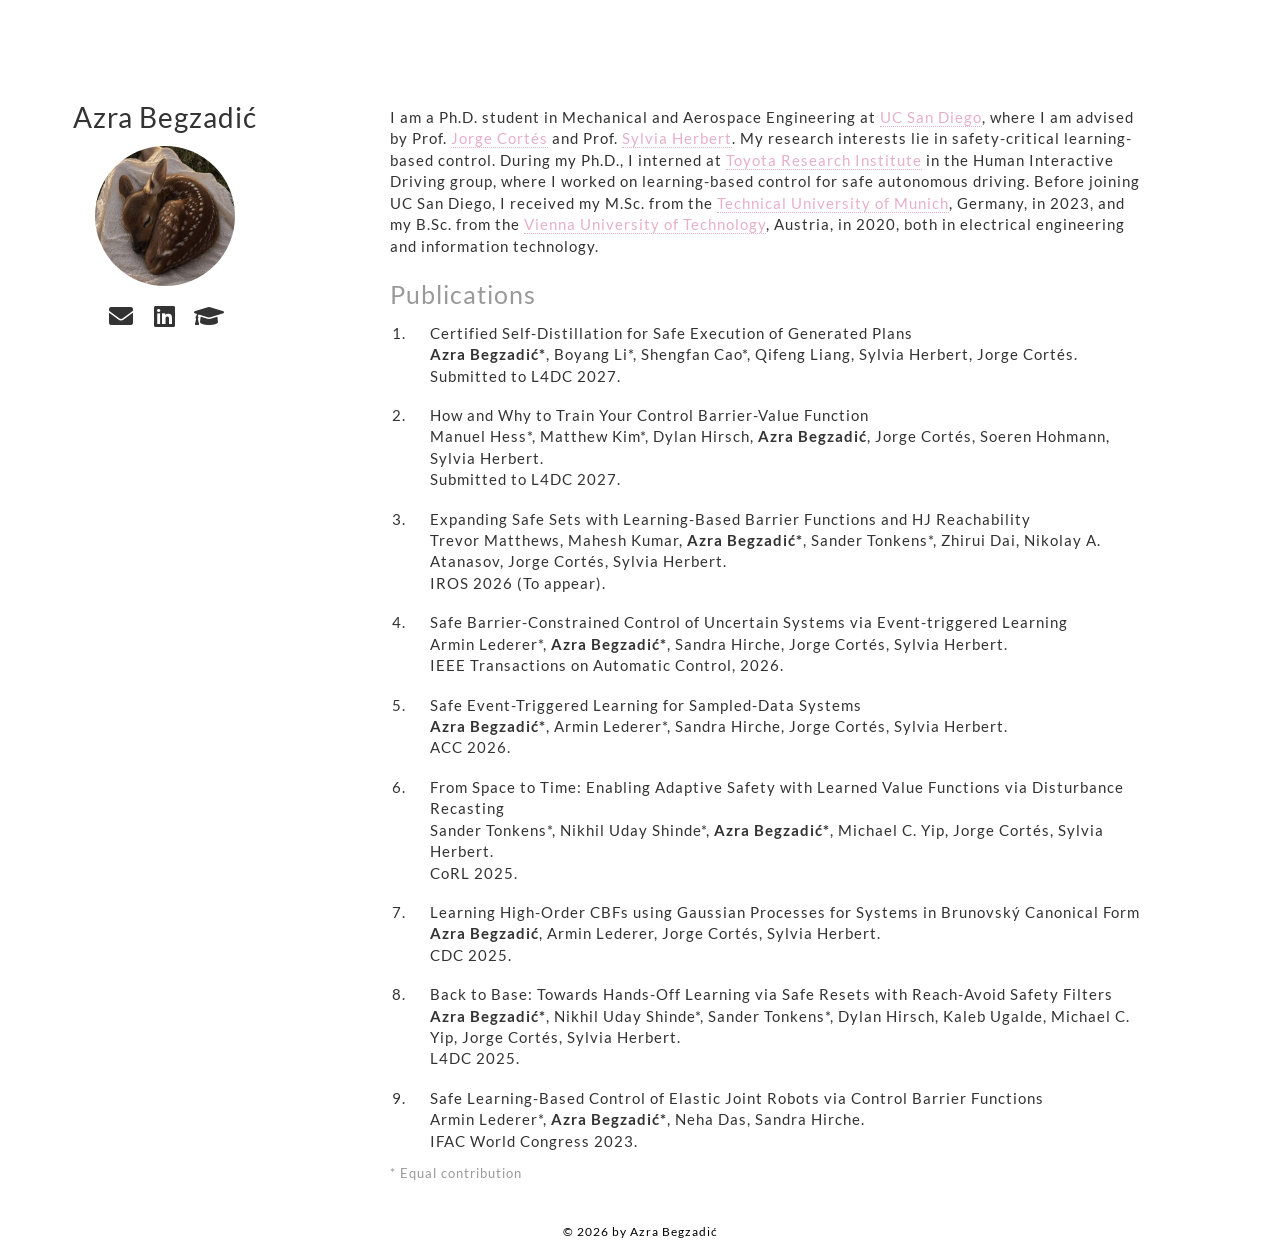
==== index.html @ 0b3263ed "Pink links, green on hover and click Co-Authored-By: Claude Opus 5.5 <noreply@anthropic.com> Claude-" ====
<!DOCTYPE html>
<html lang="en">

<head>
    <!-- Google Analytics (visitor stats) -->
    <script async src="https://www.googletagmanager.com/gtag/js?id=G-THCE89XLYM"></script>
    <script>
        window.dataLayer = window.dataLayer || [];
        function gtag() { dataLayer.push(arguments); }
        gtag('js', new Date());
        gtag('config', 'G-THCE89XLYM');
    </script>

    <meta charset="utf-8">
    <meta http-equiv="X-UA-Compatible" content="IE=edge">
    <meta name="viewport" content="width=device-width, shrink-to-fit=no, initial-scale=1">
    <meta name="description" content="Azra Begzadić, Ph.D. student in Mechanical and Aerospace Engineering at UC San Diego.">
    <meta name="author" content="Azra Begzadić">

    <title>Azra Begzadić</title>

    <!-- Browser tab icon (🌸) -->
    <link rel="icon" href="favicon.ico" sizes="16x16 32x32 48x48">
    <link rel="apple-touch-icon" href="assets/apple-touch-icon.png">

    <!-- Bootstrap 3 -->
    <link href="css/bootstrap.min.css" rel="stylesheet">

    <!-- Site styles -->
    <link href="css/style.css?v=5" rel="stylesheet">

    <!-- Fonts and icons (self-hosted) -->
    <link href="css/fonts.css" rel="stylesheet">
    <link href="css/fontawesome.min.css" rel="stylesheet">
    <link href="css/solid.min.css" rel="stylesheet">
    <link href="css/brands.min.css" rel="stylesheet">
</head>

<body>
    <div id="hugewrapper">
        <div id="wrapper">
            <!-- Sidebar -->
            <div id="sidebar-wrapper">
                <ul class="sidebar-nav">
                    <li class="sidebar-brand">
                        Azra Begzadić
                    </li>
                    <li class="below-brand">
                        <img src="assets/profile.jpg" alt="Azra's profile picture" style="border-radius:50%;width:70%">
                    </li>
                    <li class="icon">
                        <a class="icon" href="mailto:abegzadic@ucsd.edu" aria-label="Email"><i class="fa fa-envelope fa-fw"></i></a>
                        <a class="icon" href="https://www.linkedin.com/in/azrabegzadic/" aria-label="LinkedIn"><i
                                class="fab fa-linkedin fa-fw"></i></a>
                        <a class="icon" href="https://scholar.google.com/citations?user=kUZCmIUAAAAJ&amp;hl=en" aria-label="Google Scholar"><i
                                class="fa fa-graduation-cap fa-fw"></i></a>
                    </li>
                </ul>
            </div>
            <!-- /#sidebar-wrapper -->

            <!-- Page Content -->
            <div id="page-content-wrapper">
                <div class="visible-xs visible-sm">
                    <a href="#menu-toggle" class="btn btn-default" id="menu-toggle" aria-label="Menu"><span
                            class="glyphicon glyphicon-menu-hamburger"></span></a>
                </div>
                <section id="bio">
                    <div class="container-fluid">
                        <div class="row">
                            <div class="col-lg-11">
                                I am a Ph.D. student in Mechanical and Aerospace Engineering
                                at <a href="https://ucsd.edu/">UC San Diego</a>, where I am advised by Prof.
                                <a href="http://terrano.ucsd.edu/jorge/">Jorge Cortés</a>
                                and Prof. <a href="https://sylviaherbert.com/">Sylvia Herbert</a>.
                                My research interests lie in safety-critical learning-based control.

                                During my Ph.D., I interned at <a href="https://www.tri.global/">Toyota Research Institute</a>
                                in the Human Interactive Driving group,
                                where I worked on learning-based control for safe autonomous driving.

                                Before joining UC San Diego, I received my M.Sc. from the
                                <a href="https://www.tum.de/en/">Technical University of Munich</a>, Germany, in 2023,
                                and my B.Sc. from the <a href="https://www.tuwien.at/en/">Vienna University of Technology</a>,
                                Austria, in 2020, both in electrical engineering and information technology.
                            </div>
                        </div>
                    </div>
                </section>

                <section id="publication">
                    <div class="container-fluid">
                        <div class="row">
                            <div class="col-lg-11">
                                <div class="title">Publications</div>
                                <ol class="publication">
                                    <!-- To add a paper, copy this block inside the list:
                                    <li class="pub">
                                        Paper title <br>
                                        <span class="bold">Azra Begzadić</span>, Coauthor One, Coauthor Two. <br>
                                        Venue Year.
                                    </li>
                                    -->
                                    <li class="pub">
                                        Certified Self-Distillation for Safe Execution of Generated Plans <br>
                                        <span class="bold">Azra Begzadić*</span>, Boyang Li*, Shengfan Cao*, Qifeng Liang, Sylvia Herbert, Jorge Cortés. <br>
                                        Submitted to L4DC 2027.
                                    </li>
                                    <li class="pub">
                                        How and Why to Train Your Control Barrier-Value Function <br>
                                        Manuel Hess*, Matthew Kim*, Dylan Hirsch, <span class="bold">Azra Begzadić</span>, Jorge Cortés, Soeren Hohmann,
                                        Sylvia Herbert. <br>
                                        Submitted to L4DC 2027.
                                    </li>
                                    <li class="pub">
                                        Expanding Safe Sets with Learning-Based Barrier Functions and HJ Reachability <br>
                                        Trevor Matthews, Mahesh Kumar, <span class="bold">Azra Begzadić*</span>, Sander Tonkens*, Zhirui Dai,
                                        Nikolay A. Atanasov, Jorge Cortés, Sylvia Herbert. <br>
                                        IROS 2026 (To appear).
                                    </li>
                                    <li class="pub">
                                        Safe Barrier-Constrained Control of Uncertain Systems via Event-triggered Learning <br>
                                        Armin Lederer*, <span class="bold">Azra Begzadić*</span>, Sandra Hirche, Jorge Cortés, Sylvia Herbert. <br>
                                        IEEE Transactions on Automatic Control, 2026.
                                    </li>
                                    <li class="pub">
                                        Safe Event-Triggered Learning for Sampled-Data Systems <br>
                                        <span class="bold">Azra Begzadić*</span>, Armin Lederer*, Sandra Hirche, Jorge Cortés, Sylvia Herbert. <br>
                                        ACC 2026.
                                    </li>
                                    <li class="pub">
                                        From Space to Time: Enabling Adaptive Safety with Learned Value Functions via Disturbance Recasting <br>
                                        Sander Tonkens*, Nikhil Uday Shinde*, <span class="bold">Azra Begzadić*</span>, Michael C. Yip, Jorge Cortés,
                                        Sylvia Herbert. <br>
                                        CoRL 2025.
                                    </li>
                                    <li class="pub">
                                        Learning High-Order CBFs using Gaussian Processes for Systems in Brunovský Canonical Form <br>
                                        <span class="bold">Azra Begzadić</span>, Armin Lederer, Jorge Cortés, Sylvia Herbert. <br>
                                        CDC 2025.
                                    </li>
                                    <li class="pub">
                                        Back to Base: Towards Hands-Off Learning via Safe Resets with Reach-Avoid Safety Filters <br>
                                        <span class="bold">Azra Begzadić*</span>, Nikhil Uday Shinde*, Sander Tonkens*, Dylan Hirsch, Kaleb Ugalde,
                                        Michael C. Yip, Jorge Cortés, Sylvia Herbert. <br>
                                        L4DC 2025.
                                    </li>
                                    <li class="pub">
                                        Safe Learning-Based Control of Elastic Joint Robots via Control Barrier Functions <br>
                                        Armin Lederer*, <span class="bold">Azra Begzadić*</span>, Neha Das, Sandra Hirche. <br>
                                        IFAC World Congress 2023.
                                    </li>
                                </ol>
                                <div class="pub_note">* Equal contribution</div>
                            </div>
                        </div>
                    </div>
                </section>
            </div>
            <!-- /#page-content-wrapper -->
        </div>
        <!-- /#wrapper -->

        <footer class="site-footer">© 2026 by Azra Begzadić</footer>
    </div>

    <!-- Menu toggle (small screens) -->
    <script>
        document.getElementById("menu-toggle").addEventListener("click", function (e) {
            e.preventDefault();
            document.getElementById("wrapper").classList.toggle("toggled");
        });
    </script>
</body>

</html>
---- css/style.css ----
/*!
 * Layout based on Start Bootstrap - Simple Sidebar (http://startbootstrap.com/)
 * Copyright 2013-2016 Start Bootstrap
 * Licensed under MIT (https://github.com/BlackrockDigital/startbootstrap/blob/gh-pages/LICENSE)
 */

:root {
    --theme-color: green;
    --link-color: #e6afca;       /* light pink */
    --link-hover-color: #7fbfa3; /* cool sage green, on hover and click */
}

body {
    overflow-x: hidden;
    font-family: 'Lato', sans-serif;
    font-size: 15px;
    font-weight: 300;
    letter-spacing: 1px;
}

/* Footer stays at the bottom of the window, or below the content on long pages */
html,
body {
    height: 100%;
}

#hugewrapper {
    display: flex;
    flex-direction: column;
    min-height: 100%;
}

.site-footer {
    flex-shrink: 0;
    text-align: center;
    font-size: 12px;
    color: black;
    padding: 20px 0;
}

/* Toggle styles */

#wrapper {
    width: 100%;
    flex: 1 0 auto;
    padding-left: 0;
    -webkit-transition: all 0.5s ease;
    -moz-transition: all 0.5s ease;
    -o-transition: all 0.5s ease;
    transition: all 0.5s ease;
    margin-left: auto;
    margin-right: auto;
    max-width: 1230px;
}

#wrapper.toggled {
    padding-left: 250px;
}

#sidebar-wrapper {
    z-index: 1000;
    left: 250px;
    width: 0;
    height: 100%;
    margin-left: -250px;
    overflow-y: auto;
    -webkit-transition: all 0.5s ease;
    -moz-transition: all 0.5s ease;
    -o-transition: all 0.5s ease;
    transition: all 0.5s ease;
}

#wrapper.toggled #sidebar-wrapper {
    width: 250px;
}

#page-content-wrapper {
    width: 100%;
    position: relative;
    padding: 15px;
}

#wrapper.toggled #page-content-wrapper {
    position: absolute;
    margin-right: -250px;
}

/* Sidebar */

.sidebar-nav {
    position: fixed;
    top: 0;
    width: 250px;
    margin: 0;
    padding: 0;
    list-style: none;
}

.sidebar-nav li {
    text-indent: 20px;
    margin-left: 50px;
    font-size: 25px;
    line-height: 28px;
    margin-bottom: 2px;
    font-family: 'Lato', sans-serif;
}

/* Name sits right above the picture, centered on it (picture center is 140px from the sidebar's left edge) */
.sidebar-nav > .sidebar-brand {
    margin-left: 0;
    width: 280px;
    text-indent: 0;
    text-align: center;
    font-size: 28px;
    line-height: 34px;
    margin-top: 100px;
    margin-bottom: 12px;
    white-space: nowrap;
    font-family: 'Lato', sans-serif;
}

.sidebar-nav > .below-brand {
    font-size: 12px;
    color: var(--theme-color);
    margin-bottom: 15px;
}

/* Icons sit right under the picture, centered on it */
.sidebar-nav > .icon {
    margin-left: 20px;
    width: 240px;
    white-space: nowrap;
    text-indent: 0;
    text-align: center;
    margin-bottom: 8px;
}

.sidebar-nav > .icon a i {
    text-indent: 0;
    font-size: 24px;
    line-height: 30px;
    margin: 0 4px;
    color: #333333; /* same as the name */
}

.sidebar-nav > .icon a i:hover {
    color: orange;
}

/* Hide the sidebar while it is closed, so the end of a long name does not peek in at the left edge */
@media (max-width: 767px) {
    #wrapper:not(.toggled) .sidebar-nav {
        visibility: hidden;
        transition: visibility 0s 0.5s;
    }
}

@media (min-width: 768px) {
    #wrapper.toggled .sidebar-nav {
        visibility: hidden;
        transition: visibility 0s 0.5s;
    }

    #wrapper {
        padding-left: 250px;
    }

    #wrapper.toggled {
        padding-left: 0;
    }

    #sidebar-wrapper {
        width: 250px;
    }

    #wrapper.toggled #sidebar-wrapper {
        width: 0;
    }

    #page-content-wrapper {
        padding: 20px;
        position: relative;
        padding-left: 100px;
    }

    #wrapper.toggled #page-content-wrapper {
        position: relative;
        margin-right: 0;
    }
}

/* Content */

.title {
    color: #999999;
    font-size: 25px;
    margin-top: 20px;
    font-family: 'Lato', sans-serif;
    margin-bottom: 10px;
}

.subtitle {
    color: darkslategrey;
    font-size: 18px;
    margin-top: 10px;
    margin-bottom: 5px;
}

#bio {
    margin-top: 30px;
    height: 40%;
}

/* On wide screens, line the first line of the bio up with the name */
@media (min-width: 992px) {
    #bio {
        margin-top: 87px;
    }
}

#bio a {
    color: var(--link-color);
    text-decoration: none;
    border-bottom: 1px dotted;
}

/* On hover or click, links turn green (no box behind them) */
#bio a:hover,
#bio a:focus,
#bio a:active {
    color: var(--link-hover-color);
    background-color: transparent;
    text-decoration: none;
}

.fa {
    color: black;
    display: inline;
}

.bold {
    font-weight: bold;
}

/* Publications */

.publication > li {
    margin-left: -20px;
}

.publication li {
    padding-left: 20px;
    margin-bottom: 18px;
}

.publication a {
    color: var(--link-color);
    text-decoration: none;
    border-bottom: 1px dotted;
}

.publication a:hover,
.publication a:focus,
.publication a:active {
    color: var(--link-hover-color);
    background-color: transparent;
    text-decoration: none;
}

.pub_note {
    color: #999999;
    font-size: 13px;
    margin-top: -6px;
}
---- css/fonts.css ----
/* Lato (SIL Open Font License), self-hosted from @fontsource/lato. Weights 400 and 700. */

@font-face {
    font-family: 'Lato';
    font-style: normal;
    font-display: swap;
    font-weight: 400;
    src: url(../fonts/lato-latin-ext-400-normal.woff2) format('woff2'), url(../fonts/lato-latin-ext-400-normal.woff) format('woff');
    unicode-range: U+0100-02BA, U+02BD-02C5, U+02C7-02CC, U+02CE-02D7, U+02DD-02FF, U+0304, U+0308, U+0329, U+1D00-1DBF, U+1E00-1E9F, U+1EF2-1EFF, U+2020, U+20A0-20AB, U+20AD-20C0, U+2113, U+2C60-2C7F, U+A720-A7FF;
}

@font-face {
    font-family: 'Lato';
    font-style: normal;
    font-display: swap;
    font-weight: 400;
    src: url(../fonts/lato-latin-400-normal.woff2) format('woff2'), url(../fonts/lato-latin-400-normal.woff) format('woff');
    unicode-range: U+0000-00FF, U+0131, U+0152-0153, U+02BB-02BC, U+02C6, U+02DA, U+02DC, U+0304, U+0308, U+0329, U+2000-206F, U+20AC, U+2122, U+2191, U+2193, U+2212, U+2215, U+FEFF, U+FFFD;
}

@font-face {
    font-family: 'Lato';
    font-style: normal;
    font-display: swap;
    font-weight: 700;
    src: url(../fonts/lato-latin-ext-700-normal.woff2) format('woff2'), url(../fonts/lato-latin-ext-700-normal.woff) format('woff');
    unicode-range: U+0100-02BA, U+02BD-02C5, U+02C7-02CC, U+02CE-02D7, U+02DD-02FF, U+0304, U+0308, U+0329, U+1D00-1DBF, U+1E00-1E9F, U+1EF2-1EFF, U+2020, U+20A0-20AB, U+20AD-20C0, U+2113, U+2C60-2C7F, U+A720-A7FF;
}

@font-face {
    font-family: 'Lato';
    font-style: normal;
    font-display: swap;
    font-weight: 700;
    src: url(../fonts/lato-latin-700-normal.woff2) format('woff2'), url(../fonts/lato-latin-700-normal.woff) format('woff');
    unicode-range: U+0000-00FF, U+0131, U+0152-0153, U+02BB-02BC, U+02C6, U+02DA, U+02DC, U+0304, U+0308, U+0329, U+2000-206F, U+20AC, U+2122, U+2191, U+2193, U+2212, U+2215, U+FEFF, U+FFFD;
}
---- css/solid.min.css ----
/*!
 * Font Awesome Free 5.8.1 by @fontawesome - https://fontawesome.com
 * License - https://fontawesome.com/license/free (Icons: CC BY 4.0, Fonts: SIL OFL 1.1, Code: MIT License)
 */
@font-face{font-family:"Font Awesome 5 Free";font-style:normal;font-weight:900;font-display:auto;src:url(../webfonts/fa-solid-900.eot);src:url(../webfonts/fa-solid-900.eot?#iefix) format("embedded-opentype"),url(../webfonts/fa-solid-900.woff2) format("woff2"),url(../webfonts/fa-solid-900.woff) format("woff"),url(../webfonts/fa-solid-900.ttf) format("truetype"),url(../webfonts/fa-solid-900.svg#fontawesome) format("svg")}.fa,.fas{font-family:"Font Awesome 5 Free";font-weight:900}
---- css/brands.min.css ----
/*!
 * Font Awesome Free 5.8.1 by @fontawesome - https://fontawesome.com
 * License - https://fontawesome.com/license/free (Icons: CC BY 4.0, Fonts: SIL OFL 1.1, Code: MIT License)
 */
@font-face{font-family:"Font Awesome 5 Brands";font-style:normal;font-weight:normal;font-display:auto;src:url(../webfonts/fa-brands-400.eot);src:url(../webfonts/fa-brands-400.eot?#iefix) format("embedded-opentype"),url(../webfonts/fa-brands-400.woff2) format("woff2"),url(../webfonts/fa-brands-400.woff) format("woff"),url(../webfonts/fa-brands-400.ttf) format("truetype"),url(../webfonts/fa-brands-400.svg#fontawesome) format("svg")}.fab{font-family:"Font Awesome 5 Brands"}
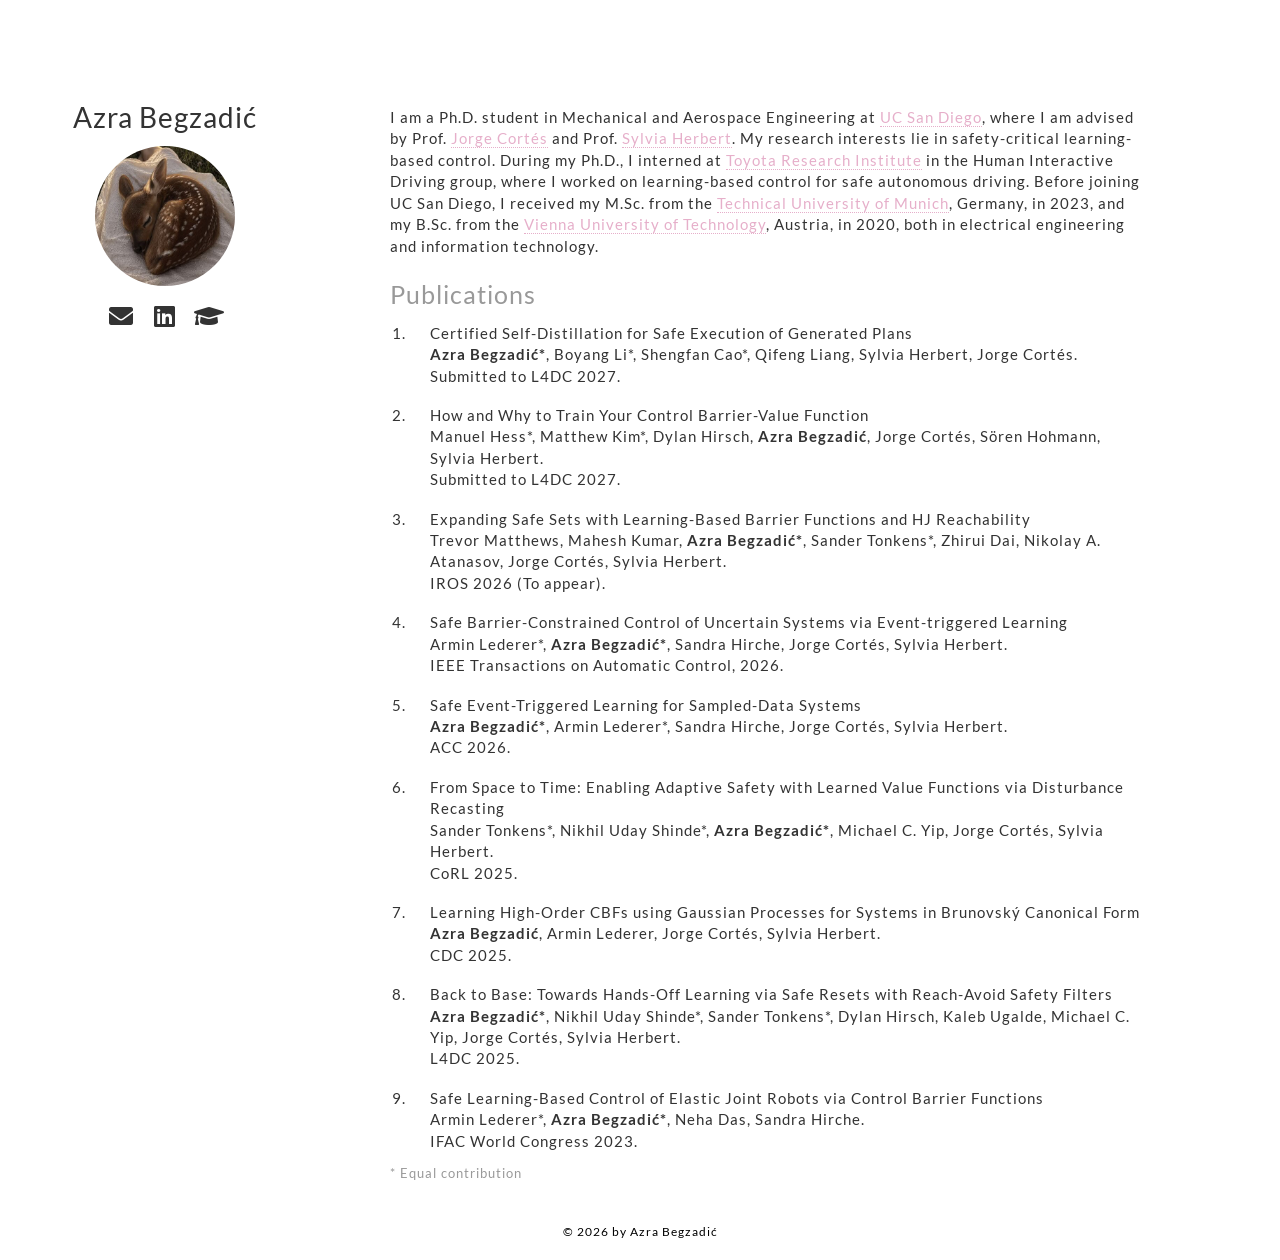
==== commit e25edce7: "Spell Sören Hohmann with umlaut Co-Authored-By: Claude Opus 5.5 <noreply@anthropic.com> Claude-Sessi" ====
--- a/index.html
+++ b/index.html
@@ -108,7 +108,7 @@
                                     </li>
                                     <li class="pub">
                                         How and Why to Train Your Control Barrier-Value Function <br>
-                                        Manuel Hess*, Matthew Kim*, Dylan Hirsch, <span class="bold">Azra Begzadić</span>, Jorge Cortés, Soeren Hohmann,
+                                        Manuel Hess*, Matthew Kim*, Dylan Hirsch, <span class="bold">Azra Begzadić</span>, Jorge Cortés, Sören Hohmann,
                                         Sylvia Herbert. <br>
                                         Submitted to L4DC 2027.
                                     </li>
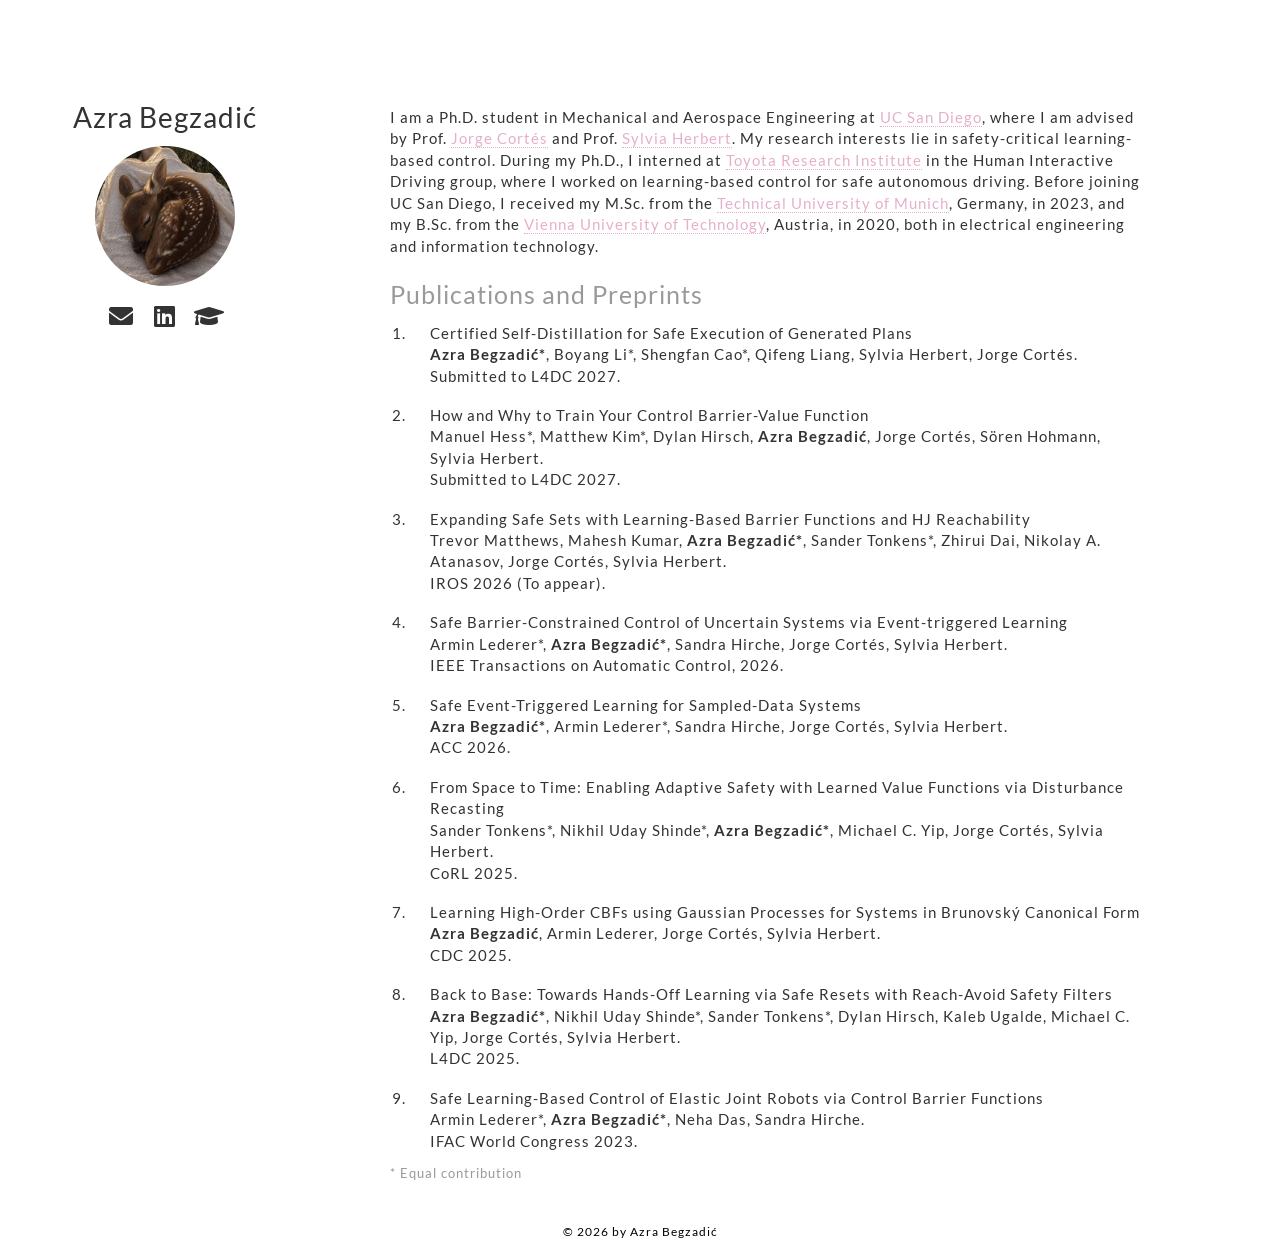
==== commit e0388536: "Rename section to Publications and Preprints Co-Authored-By: Claude Opus 5.5 <noreply@anthropic.com>" ====
--- a/index.html
+++ b/index.html
@@ -92,7 +92,7 @@
                     <div class="container-fluid">
                         <div class="row">
                             <div class="col-lg-11">
-                                <div class="title">Publications</div>
+                                <div class="title">Publications and Preprints</div>
                                 <ol class="publication">
                                     <!-- To add a paper, copy this block inside the list:
                                     <li class="pub">
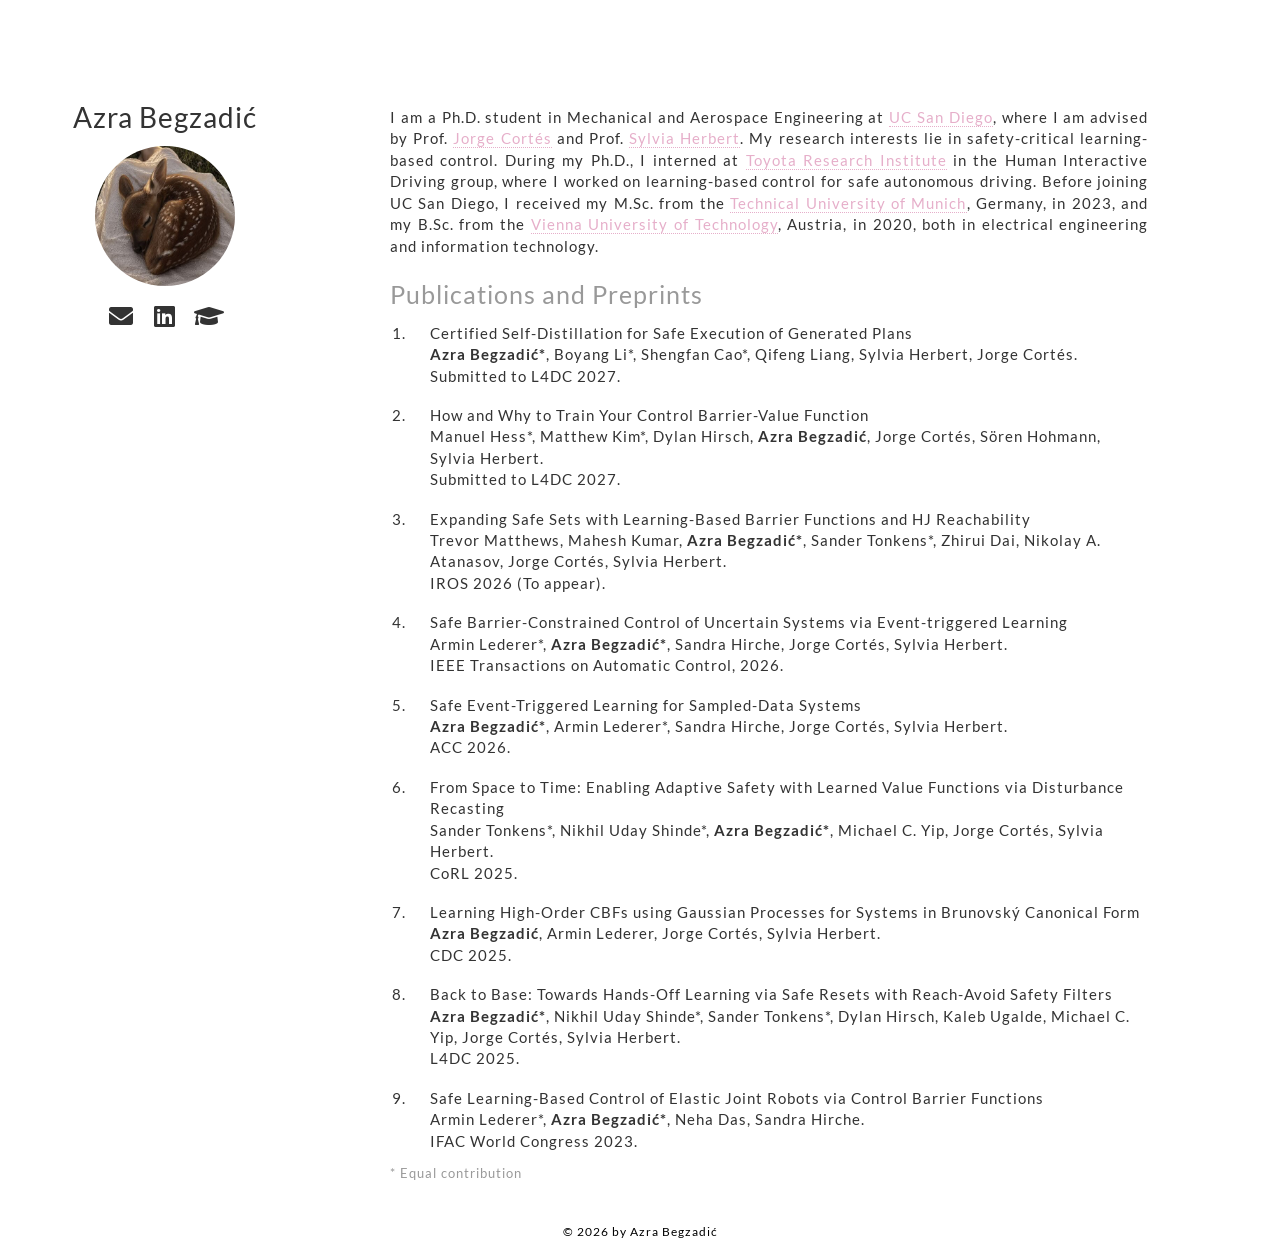
==== commit 46b4daee: "Justify bio text Co-Authored-By: Claude Opus 5.5 <noreply@anthropic.com> Claude-Session: https://cla" ====
--- a/index.html
+++ b/index.html
@@ -27,7 +27,7 @@
     <link href="css/bootstrap.min.css" rel="stylesheet">
 
     <!-- Site styles -->
-    <link href="css/style.css?v=5" rel="stylesheet">
+    <link href="css/style.css?v=7" rel="stylesheet">
 
     <!-- Fonts and icons (self-hosted) -->
     <link href="css/fonts.css" rel="stylesheet">
@@ -37,6 +37,17 @@
 </head>
 
 <body>
+    <!-- Top bar for phones; appears after scrolling past the photo -->
+    <nav class="sticky-nav" id="sticky-nav" aria-hidden="true">
+        <div class="sticky-nav-content">
+            <a class="sticky-nav-name" href="#" id="sticky-nav-name">Azra Begzadić</a>
+            <div class="sticky-nav-links">
+                <a href="mailto:abegzadic@ucsd.edu">Email</a>
+                <a href="https://scholar.google.com/citations?user=kUZCmIUAAAAJ&amp;hl=en">Scholar</a>
+            </div>
+        </div>
+    </nav>
+
     <div id="hugewrapper">
         <div id="wrapper">
             <!-- Sidebar -->
@@ -46,7 +57,7 @@
                         Azra Begzadić
                     </li>
                     <li class="below-brand">
-                        <img src="assets/profile.jpg" alt="Azra's profile picture" style="border-radius:50%;width:70%">
+                        <img class="profile-pic" src="assets/profile.jpg" alt="Azra's profile picture">
                     </li>
                     <li class="icon">
                         <a class="icon" href="mailto:abegzadic@ucsd.edu" aria-label="Email"><i class="fa fa-envelope fa-fw"></i></a>
@@ -61,10 +72,6 @@
 
             <!-- Page Content -->
             <div id="page-content-wrapper">
-                <div class="visible-xs visible-sm">
-                    <a href="#menu-toggle" class="btn btn-default" id="menu-toggle" aria-label="Menu"><span
-                            class="glyphicon glyphicon-menu-hamburger"></span></a>
-                </div>
                 <section id="bio">
                     <div class="container-fluid">
                         <div class="row">
@@ -164,12 +171,22 @@
         <footer class="site-footer">© 2026 by Azra Begzadić</footer>
     </div>
 
-    <!-- Menu toggle (small screens) -->
+    <!-- Show the top bar on phones once the photo and name are scrolled out of view -->
     <script>
-        document.getElementById("menu-toggle").addEventListener("click", function (e) {
-            e.preventDefault();
-            document.getElementById("wrapper").classList.toggle("toggled");
-        });
+        (function () {
+            var nav = document.getElementById("sticky-nav");
+            var header = document.querySelector(".sidebar-nav");
+            document.getElementById("sticky-nav-name").addEventListener("click", function (e) {
+                e.preventDefault();
+                window.scrollTo({ top: 0, behavior: "smooth" });
+            });
+            if (!("IntersectionObserver" in window)) return;
+            new IntersectionObserver(function (entries) {
+                var show = !entries[0].isIntersecting;
+                nav.classList.toggle("visible", show);
+                nav.setAttribute("aria-hidden", show ? "false" : "true");
+            }).observe(header);
+        })();
     </script>
 </body>
 
--- a/css/style.css
+++ b/css/style.css
@@ -38,40 +38,14 @@
     padding: 20px 0;
 }
 
-/* Toggle styles */
+/* Layout. Phones (narrow screens) first: photo, name and icons stacked at the top. */
 
 #wrapper {
     width: 100%;
     flex: 1 0 auto;
-    padding-left: 0;
-    -webkit-transition: all 0.5s ease;
-    -moz-transition: all 0.5s ease;
-    -o-transition: all 0.5s ease;
-    transition: all 0.5s ease;
     margin-left: auto;
     margin-right: auto;
     max-width: 1230px;
-}
-
-#wrapper.toggled {
-    padding-left: 250px;
-}
-
-#sidebar-wrapper {
-    z-index: 1000;
-    left: 250px;
-    width: 0;
-    height: 100%;
-    margin-left: -250px;
-    overflow-y: auto;
-    -webkit-transition: all 0.5s ease;
-    -moz-transition: all 0.5s ease;
-    -o-transition: all 0.5s ease;
-    transition: all 0.5s ease;
-}
-
-#wrapper.toggled #sidebar-wrapper {
-    width: 250px;
 }
 
 #page-content-wrapper {
@@ -80,63 +54,48 @@
     padding: 15px;
 }
 
-#wrapper.toggled #page-content-wrapper {
-    position: absolute;
-    margin-right: -250px;
-}
-
-/* Sidebar */
-
 .sidebar-nav {
-    position: fixed;
-    top: 0;
-    width: 250px;
     margin: 0;
-    padding: 0;
+    padding: 32px 0 0;
     list-style: none;
+    display: flex;
+    flex-direction: column;
+    align-items: center;
 }
 
 .sidebar-nav li {
-    text-indent: 20px;
-    margin-left: 50px;
     font-size: 25px;
     line-height: 28px;
     margin-bottom: 2px;
     font-family: 'Lato', sans-serif;
 }
 
-/* Name sits right above the picture, centered on it (picture center is 140px from the sidebar's left edge) */
 .sidebar-nav > .sidebar-brand {
-    margin-left: 0;
-    width: 280px;
-    text-indent: 0;
-    text-align: center;
     font-size: 28px;
     line-height: 34px;
-    margin-top: 100px;
     margin-bottom: 12px;
     white-space: nowrap;
     font-family: 'Lato', sans-serif;
 }
 
+/* On phones the photo comes first */
 .sidebar-nav > .below-brand {
-    font-size: 12px;
-    color: var(--theme-color);
+    order: -1;
     margin-bottom: 15px;
 }
 
-/* Icons sit right under the picture, centered on it */
+.profile-pic {
+    border-radius: 50%;
+    width: 150px;
+}
+
 .sidebar-nav > .icon {
-    margin-left: 20px;
-    width: 240px;
     white-space: nowrap;
-    text-indent: 0;
     text-align: center;
     margin-bottom: 8px;
 }
 
 .sidebar-nav > .icon a i {
-    text-indent: 0;
     font-size: 24px;
     line-height: 30px;
     margin: 0 4px;
@@ -147,46 +106,115 @@
     color: orange;
 }
 
-/* Hide the sidebar while it is closed, so the end of a long name does not peek in at the left edge */
-@media (max-width: 767px) {
-    #wrapper:not(.toggled) .sidebar-nav {
-        visibility: hidden;
-        transition: visibility 0s 0.5s;
-    }
-}
-
+/* Wide screens: fixed sidebar on the left, name above the photo */
 @media (min-width: 768px) {
-    #wrapper.toggled .sidebar-nav {
-        visibility: hidden;
-        transition: visibility 0s 0.5s;
-    }
-
     #wrapper {
         padding-left: 250px;
     }
 
-    #wrapper.toggled {
-        padding-left: 0;
-    }
-
     #sidebar-wrapper {
+        z-index: 1000;
         width: 250px;
-    }
-
-    #wrapper.toggled #sidebar-wrapper {
-        width: 0;
+        height: 100%;
+        margin-left: -250px;
+        overflow-y: auto;
+    }
+
+    .sidebar-nav {
+        position: fixed;
+        top: 0;
+        width: 250px;
+        padding: 0;
+        display: block;
+    }
+
+    .sidebar-nav li {
+        text-indent: 20px;
+        margin-left: 50px;
+    }
+
+    /* Name and icons are centered on the photo (photo center is 140px from the sidebar's left edge) */
+    .sidebar-nav > .sidebar-brand {
+        margin-left: 0;
+        width: 280px;
+        text-indent: 0;
+        text-align: center;
+        margin-top: 100px;
+    }
+
+    .profile-pic {
+        width: 70%;
+    }
+
+    .sidebar-nav > .icon {
+        margin-left: 20px;
+        width: 240px;
+        text-indent: 0;
     }
 
     #page-content-wrapper {
         padding: 20px;
-        position: relative;
         padding-left: 100px;
     }
-
-    #wrapper.toggled #page-content-wrapper {
-        position: relative;
-        margin-right: 0;
-    }
+}
+
+/* Top bar on phones: slides in once the photo and name scroll out of view */
+.sticky-nav {
+    display: none;
+}
+
+@media (max-width: 767px) {
+    .sticky-nav {
+        display: block;
+        position: fixed;
+        top: 0;
+        left: 0;
+        right: 0;
+        z-index: 1100;
+        background: rgba(255, 255, 255, 0.85);
+        -webkit-backdrop-filter: blur(12px);
+        backdrop-filter: blur(12px);
+        border-bottom: 1px solid #e0e0e0;
+        transform: translateY(-100%);
+        transition: transform 0.3s ease;
+    }
+
+    .sticky-nav.visible {
+        transform: translateY(0);
+    }
+}
+
+.sticky-nav-content {
+    display: flex;
+    align-items: center;
+    justify-content: space-between;
+    padding: 10px 16px;
+}
+
+.sticky-nav-name,
+.sticky-nav-name:hover,
+.sticky-nav-name:focus {
+    color: #333333;
+    font-size: 16px;
+    text-decoration: none;
+}
+
+.sticky-nav-links {
+    display: flex;
+    gap: 16px;
+    font-size: 14px;
+}
+
+.sticky-nav-links a {
+    color: var(--link-color);
+    text-decoration: none;
+}
+
+.sticky-nav-links a:hover,
+.sticky-nav-links a:focus,
+.sticky-nav-links a:active {
+    color: var(--link-hover-color);
+    text-decoration: none;
 }
 
 /* Content */
@@ -207,12 +235,21 @@
 }
 
 #bio {
-    margin-top: 30px;
+    margin-top: 20px;
     height: 40%;
+    text-align: justify;
+}
+
+/* On phones, let long words break with a hyphen so justified lines have smaller gaps */
+@media (max-width: 767px) {
+    #bio {
+        -webkit-hyphens: auto;
+        hyphens: auto;
+    }
 }
 
 /* On wide screens, line the first line of the bio up with the name */
-@media (min-width: 992px) {
+@media (min-width: 768px) {
     #bio {
         margin-top: 87px;
     }
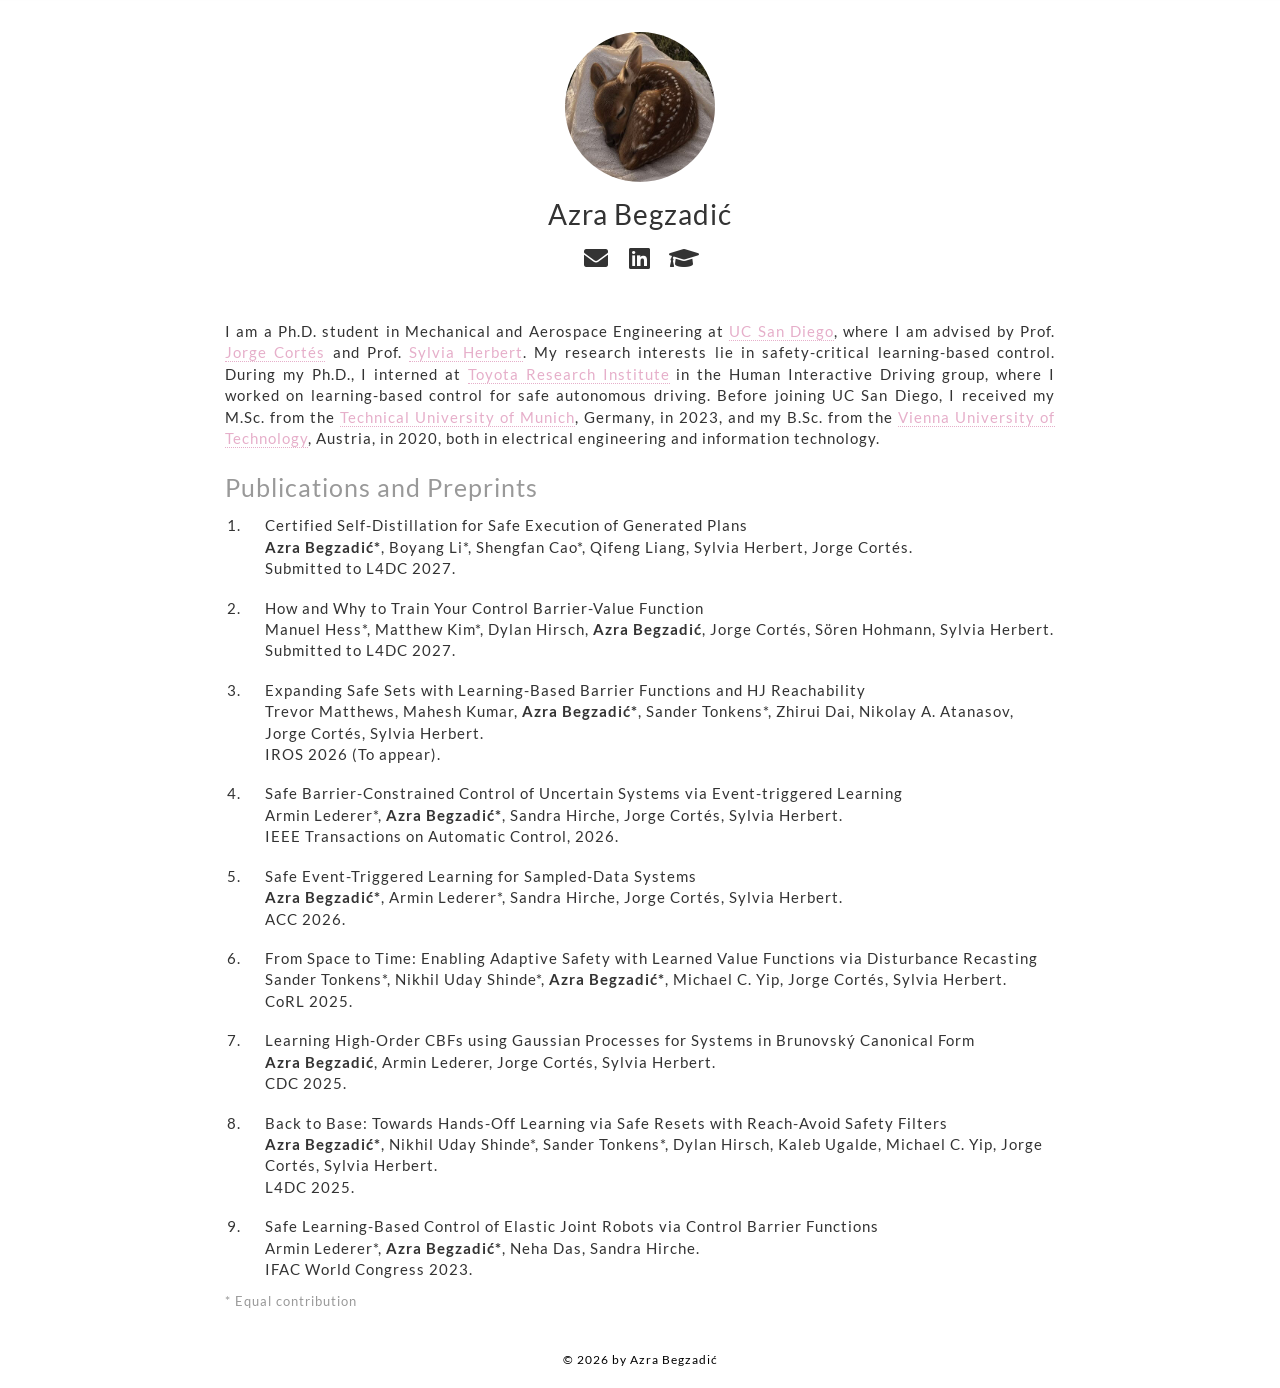
==== commit 1a1f3838: "Use the stacked phone layout on all screen sizes Photo, name and icons centered at the top; text in " ====
--- a/index.html
+++ b/index.html
@@ -27,7 +27,7 @@
     <link href="css/bootstrap.min.css" rel="stylesheet">
 
     <!-- Site styles -->
-    <link href="css/style.css?v=7" rel="stylesheet">
+    <link href="css/style.css?v=9" rel="stylesheet">
 
     <!-- Fonts and icons (self-hosted) -->
     <link href="css/fonts.css" rel="stylesheet">
@@ -37,7 +37,7 @@
 </head>
 
 <body>
-    <!-- Top bar for phones; appears after scrolling past the photo -->
+    <!-- Top bar; appears after scrolling past the photo -->
     <nav class="sticky-nav" id="sticky-nav" aria-hidden="true">
         <div class="sticky-nav-content">
             <a class="sticky-nav-name" href="#" id="sticky-nav-name">Azra Begzadić</a>
@@ -75,7 +75,7 @@
                 <section id="bio">
                     <div class="container-fluid">
                         <div class="row">
-                            <div class="col-lg-11">
+                            <div class="col-xs-12">
                                 I am a Ph.D. student in Mechanical and Aerospace Engineering
                                 at <a href="https://ucsd.edu/">UC San Diego</a>, where I am advised by Prof.
                                 <a href="http://terrano.ucsd.edu/jorge/">Jorge Cortés</a>
@@ -89,7 +89,7 @@
                                 Before joining UC San Diego, I received my M.Sc. from the
                                 <a href="https://www.tum.de/en/">Technical University of Munich</a>, Germany, in 2023,
                                 and my B.Sc. from the <a href="https://www.tuwien.at/en/">Vienna University of Technology</a>,
-                                Austria, in 2020, both in electrical engineering and information technology.
+                                Austria, in 2020, both in electrical engineering and information&nbsp;technology.
                             </div>
                         </div>
                     </div>
@@ -98,7 +98,7 @@
                 <section id="publication">
                     <div class="container-fluid">
                         <div class="row">
-                            <div class="col-lg-11">
+                            <div class="col-xs-12">
                                 <div class="title">Publications and Preprints</div>
                                 <ol class="publication">
                                     <!-- To add a paper, copy this block inside the list:
@@ -171,7 +171,7 @@
         <footer class="site-footer">© 2026 by Azra Begzadić</footer>
     </div>
 
-    <!-- Show the top bar on phones once the photo and name are scrolled out of view -->
+    <!-- Show the top bar once the photo and name are scrolled out of view -->
     <script>
         (function () {
             var nav = document.getElementById("sticky-nav");
--- a/css/style.css
+++ b/css/style.css
@@ -38,14 +38,14 @@
     padding: 20px 0;
 }
 
-/* Layout. Phones (narrow screens) first: photo, name and icons stacked at the top. */
+/* Layout: one centered column on every screen. Photo, name and icons stacked at the top. */
 
 #wrapper {
     width: 100%;
     flex: 1 0 auto;
     margin-left: auto;
     margin-right: auto;
-    max-width: 1230px;
+    max-width: 900px;
 }
 
 #page-content-wrapper {
@@ -106,89 +106,45 @@
     color: orange;
 }
 
-/* Wide screens: fixed sidebar on the left, name above the photo */
 @media (min-width: 768px) {
-    #wrapper {
-        padding-left: 250px;
-    }
-
-    #sidebar-wrapper {
-        z-index: 1000;
-        width: 250px;
-        height: 100%;
-        margin-left: -250px;
-        overflow-y: auto;
-    }
-
-    .sidebar-nav {
-        position: fixed;
-        top: 0;
-        width: 250px;
-        padding: 0;
-        display: block;
-    }
-
-    .sidebar-nav li {
-        text-indent: 20px;
-        margin-left: 50px;
-    }
-
-    /* Name and icons are centered on the photo (photo center is 140px from the sidebar's left edge) */
-    .sidebar-nav > .sidebar-brand {
-        margin-left: 0;
-        width: 280px;
-        text-indent: 0;
-        text-align: center;
-        margin-top: 100px;
-    }
-
-    .profile-pic {
-        width: 70%;
-    }
-
-    .sidebar-nav > .icon {
-        margin-left: 20px;
-        width: 240px;
-        text-indent: 0;
-    }
-
     #page-content-wrapper {
         padding: 20px;
-        padding-left: 100px;
     }
 }
 
-/* Top bar on phones: slides in once the photo and name scroll out of view */
+/* Top bar: slides in once the photo and name scroll out of view */
 .sticky-nav {
-    display: none;
-}
-
-@media (max-width: 767px) {
-    .sticky-nav {
-        display: block;
-        position: fixed;
-        top: 0;
-        left: 0;
-        right: 0;
-        z-index: 1100;
-        background: rgba(255, 255, 255, 0.85);
-        -webkit-backdrop-filter: blur(12px);
-        backdrop-filter: blur(12px);
-        border-bottom: 1px solid #e0e0e0;
-        transform: translateY(-100%);
-        transition: transform 0.3s ease;
-    }
-
-    .sticky-nav.visible {
-        transform: translateY(0);
-    }
-}
-
+    position: fixed;
+    top: 0;
+    left: 0;
+    right: 0;
+    z-index: 1100;
+    background: rgba(255, 255, 255, 0.85);
+    -webkit-backdrop-filter: blur(12px);
+    backdrop-filter: blur(12px);
+    border-bottom: 1px solid #e0e0e0;
+    transform: translateY(-100%);
+    transition: transform 0.3s ease;
+}
+
+.sticky-nav.visible {
+    transform: translateY(0);
+}
+
+/* Bar content lines up with the page column */
 .sticky-nav-content {
     display: flex;
     align-items: center;
     justify-content: space-between;
-    padding: 10px 16px;
+    max-width: 900px;
+    margin: 0 auto;
+    padding: 10px 30px;
+}
+
+@media (min-width: 768px) {
+    .sticky-nav-content {
+        padding: 10px 35px;
+    }
 }
 
 .sticky-nav-name,
@@ -240,20 +196,17 @@
     text-align: justify;
 }
 
-/* On phones, let long words break with a hyphen so justified lines have smaller gaps */
+/* On phones: slightly smaller text, hyphenate long words so justified lines have smaller gaps,
+   and avoid leaving a single word alone on the last line */
 @media (max-width: 767px) {
     #bio {
+        font-size: 14px;
         -webkit-hyphens: auto;
         hyphens: auto;
+        text-wrap: pretty;
     }
 }
 
-/* On wide screens, line the first line of the bio up with the name */
-@media (min-width: 768px) {
-    #bio {
-        margin-top: 87px;
-    }
-}
 
 #bio a {
     color: var(--link-color);
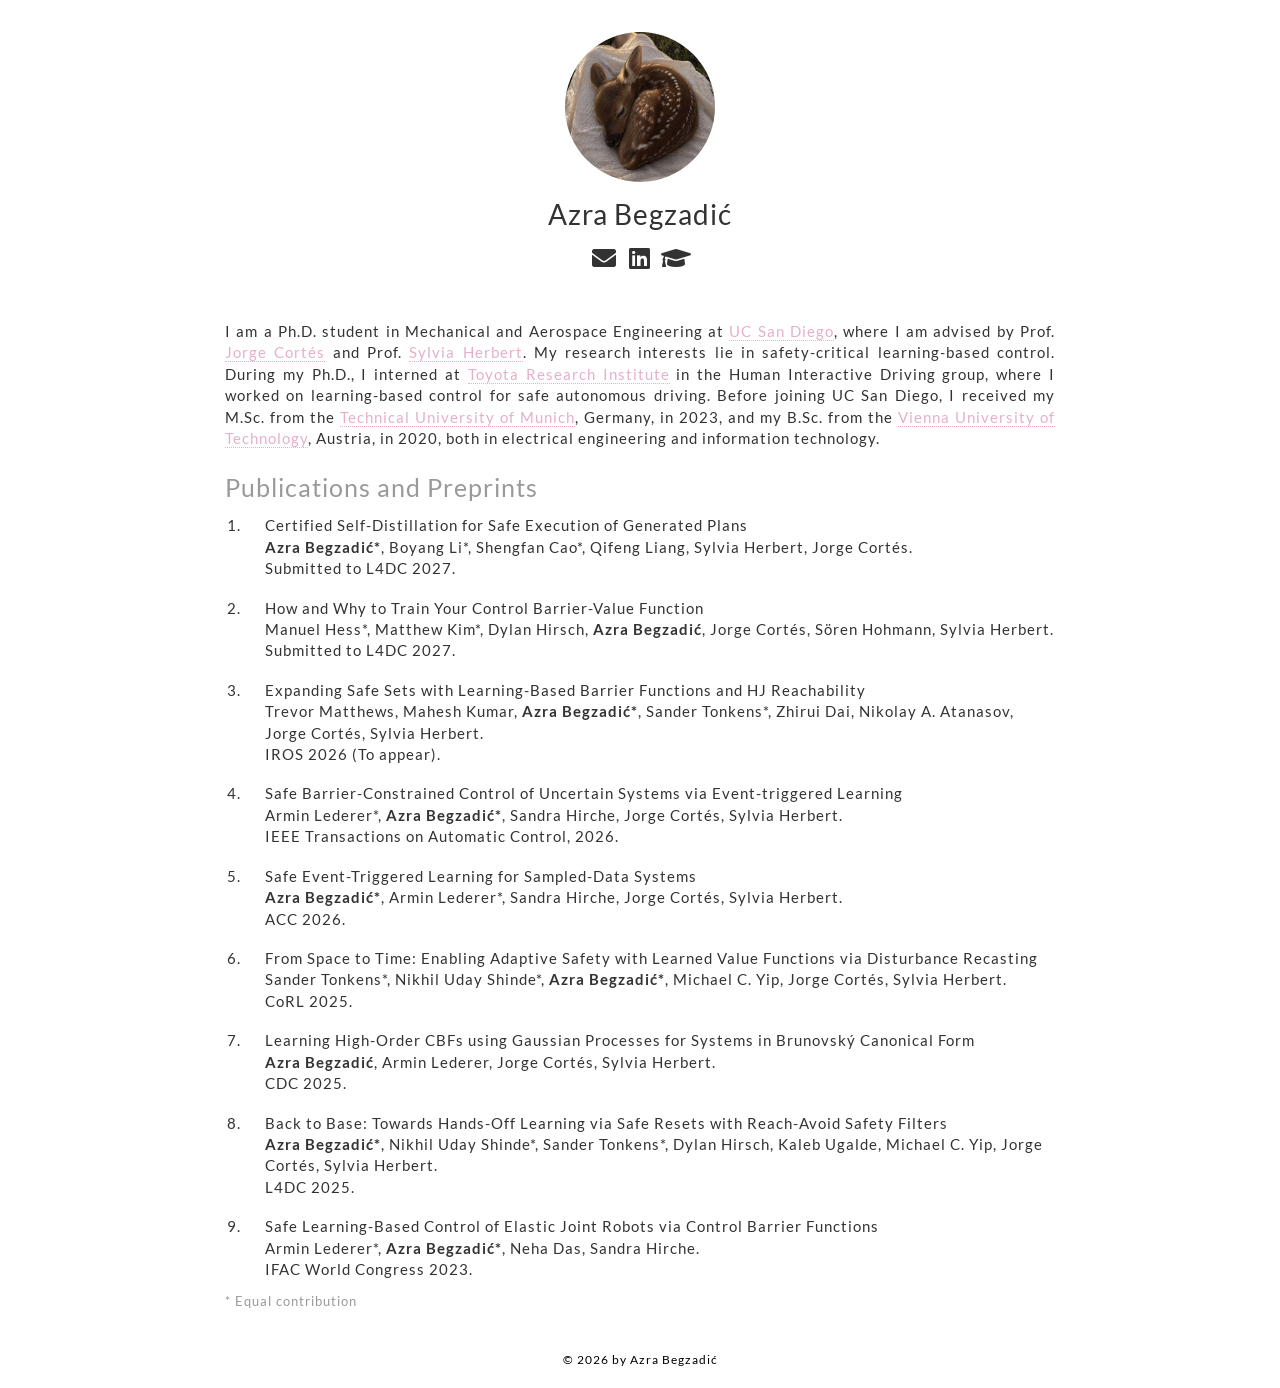
==== commit 635c97be: "Bring header icons closer together Co-Authored-By: Claude Opus 5.5 <noreply@anthropic.com> Claude-Se" ====
--- a/index.html
+++ b/index.html
@@ -27,7 +27,7 @@
     <link href="css/bootstrap.min.css" rel="stylesheet">
 
     <!-- Site styles -->
-    <link href="css/style.css?v=9" rel="stylesheet">
+    <link href="css/style.css?v=10" rel="stylesheet">
 
     <!-- Fonts and icons (self-hosted) -->
     <link href="css/fonts.css" rel="stylesheet">
--- a/css/style.css
+++ b/css/style.css
@@ -89,16 +89,18 @@
     width: 150px;
 }
 
+/* Icons in one centered row with a small, even gap */
 .sidebar-nav > .icon {
-    white-space: nowrap;
-    text-align: center;
+    display: flex;
+    justify-content: center;
+    gap: 6px;
     margin-bottom: 8px;
 }
 
 .sidebar-nav > .icon a i {
     font-size: 24px;
     line-height: 30px;
-    margin: 0 4px;
+    margin: 0;
     color: #333333; /* same as the name */
 }
 
